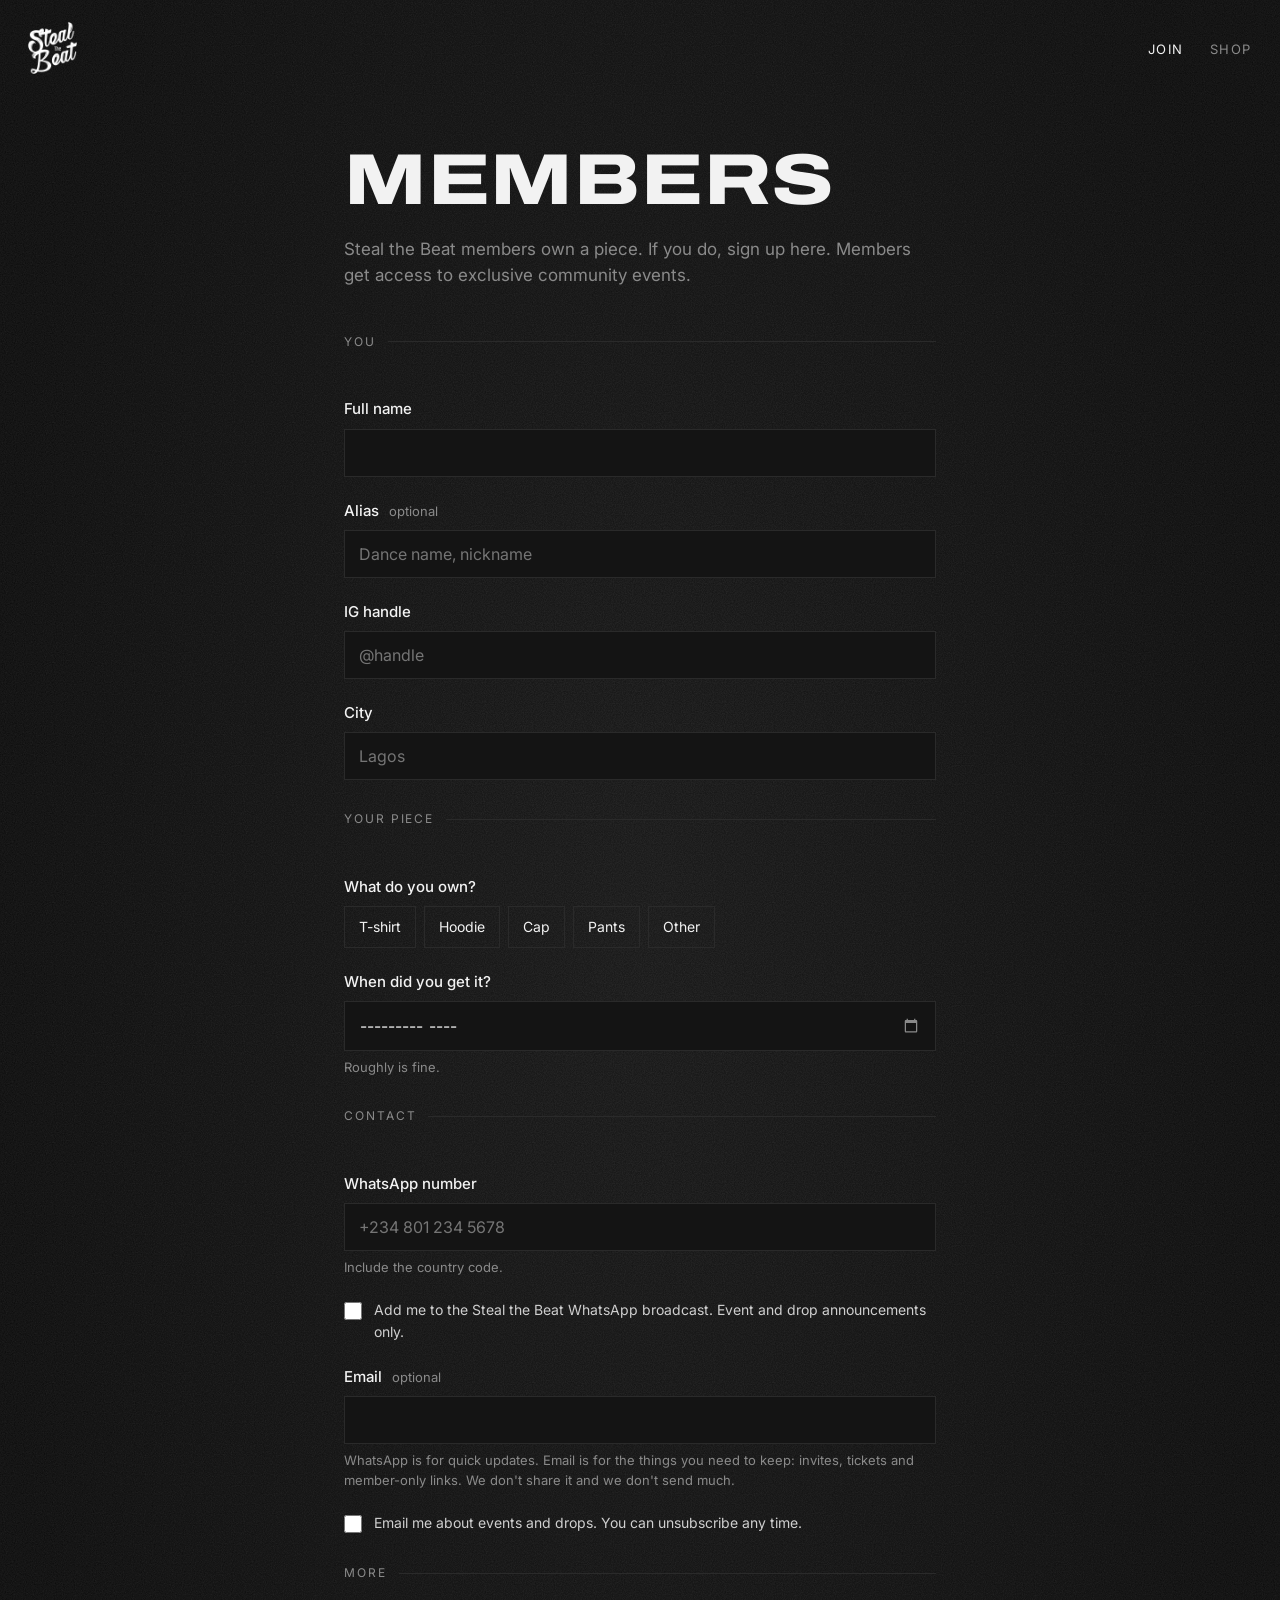
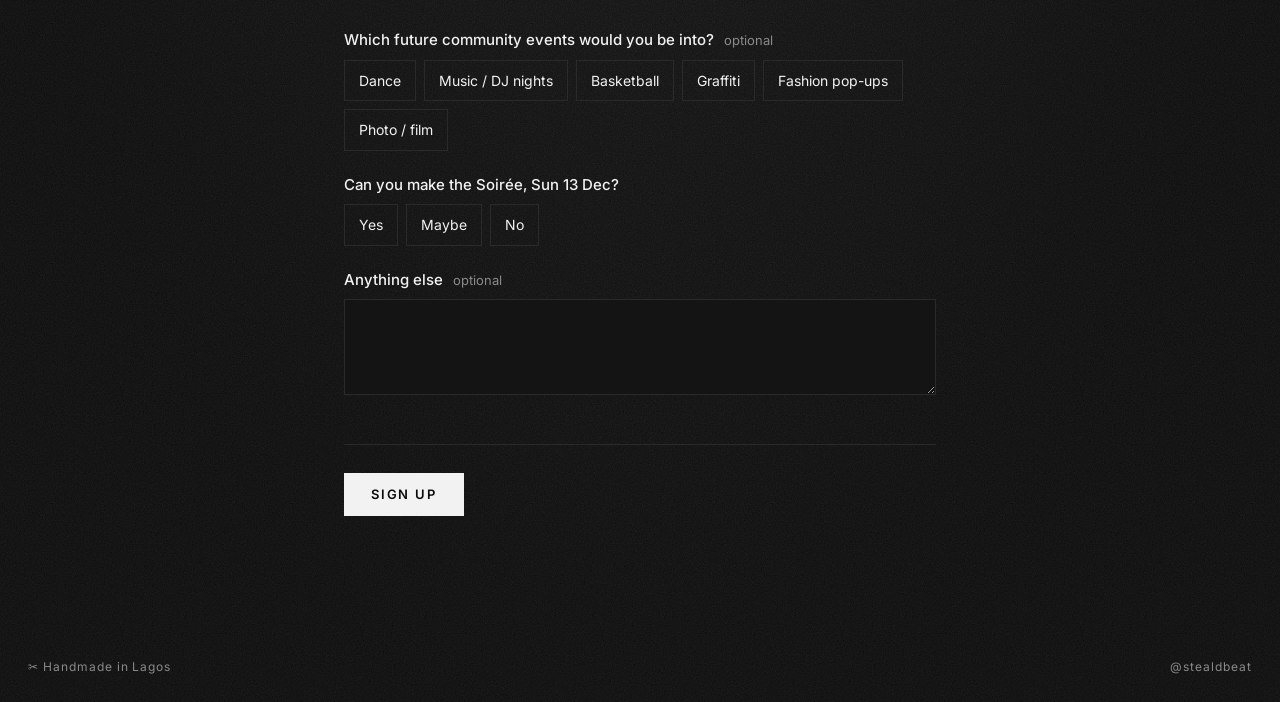
==== join.html @ c2188c1a "Cache-bust CSS and JS links Co-Authored-By: Claude Opus 5.5 <noreply@anthropic.com> Claude-Session: " ====
<!DOCTYPE html>
<html lang="en">
<head>
<meta charset="utf-8">
<meta name="viewport" content="width=device-width, initial-scale=1">
<title>Join | Steal the Beat</title>
<meta name="description" content="Steal the Beat member sign-up.">
<link rel="preconnect" href="https://fonts.googleapis.com">
<link rel="preconnect" href="https://fonts.gstatic.com" crossorigin>
<link href="https://fonts.googleapis.com/css2?family=Archivo:wdth,wght@125,800&family=Inter:wght@400;500;600&display=swap" rel="stylesheet">
<link rel="stylesheet" href="assets/style.css?v=2">
<link rel="icon" href="assets/favicon.png">
</head>
<body class="asphalt">

<header class="top">
  <a class="wordmark" href="./"><img src="assets/logo-mark.png" alt="Steal the Beat"></a>
  <nav>
    <a href="join.html" aria-current="page">Join</a>
    <a href="https://stealthebeat.africa">Shop</a>
  </nav>
</header>

<main>
<div class="wrap">

  <div id="intro">
    <h1>Members</h1>
    <p class="lede">Steal the Beat members own a piece. If you do, sign up here. Members get access to exclusive community events.</p>
  </div>

  <form id="join" novalidate>

    <fieldset>
      <legend>You</legend>

      <div class="field">
        <label for="name">Full name</label>
        <input id="name" name="name" type="text" autocomplete="name" required>
      </div>

      <div class="field">
        <label for="alias">Alias <span class="opt">optional</span></label>
        <input id="alias" name="alias" type="text" placeholder="Dance name, nickname">
      </div>

      <div class="field">
        <label for="instagram">IG handle</label>
        <input id="instagram" name="instagram" type="text" placeholder="@handle" autocapitalize="off" autocorrect="off" required>
      </div>

      <div class="field">
        <label for="city">City</label>
        <input id="city" name="city" type="text" placeholder="Lagos" autocomplete="address-level2" required>
      </div>
    </fieldset>

    <fieldset>
      <legend>Your piece</legend>

      <div class="field">
        <span class="label">What do you own?</span>
        <div class="chips" id="pieces">
          <label><input type="checkbox" name="pieces" value="T-shirt"><span>T-shirt</span></label>
          <label><input type="checkbox" name="pieces" value="Hoodie"><span>Hoodie</span></label>
          <label><input type="checkbox" name="pieces" value="Cap"><span>Cap</span></label>
          <label><input type="checkbox" name="pieces" value="Pants"><span>Pants</span></label>
          <label><input type="checkbox" name="pieces" value="Other" data-other="pieces_other"><span>Other</span></label>
        </div>
        <input class="other-input" id="pieces_other" name="pieces_other" type="text" placeholder="What is it?">
      </div>

      <div class="field">
        <label for="got_when">When did you get it?</label>
          <input id="got_when" name="got_when" type="month" required>
          <p class="hint">Roughly is fine.</p>
      </div>
    </fieldset>

    <fieldset>
      <legend>Contact</legend>

      <div class="field">
        <label for="whatsapp">WhatsApp number</label>
        <input id="whatsapp" name="whatsapp" type="tel" autocomplete="tel" placeholder="+234 801 234 5678" required>
        <p class="hint">Include the country code.</p>
      </div>

      <div class="field">
        <label class="check"><input type="checkbox" name="ok_whatsapp" value="yes" required>
          Add me to the Steal the Beat WhatsApp broadcast. Event and drop announcements only.</label>
      </div>

      <div class="field">
        <label for="email">Email <span class="opt">optional</span></label>
        <input id="email" name="email" type="email" autocomplete="email">
        <p class="hint">WhatsApp is for quick updates. Email is for the things you need to keep: invites, tickets and member-only links. We don't share it and we don't send much.</p>
      </div>

      <div class="field">
        <label class="check"><input type="checkbox" name="ok_email" value="yes">
          Email me about events and drops. You can unsubscribe any time.</label>
      </div>
    </fieldset>

    <fieldset>
      <legend>More</legend>

      <div class="field">
        <span class="label">Which future community events would you be into? <span class="opt">optional</span></span>
        <div class="chips">
          <label><input type="checkbox" name="into" value="Dance"><span>Dance</span></label>
          <label><input type="checkbox" name="into" value="Music / DJ nights"><span>Music / DJ nights</span></label>
          <label><input type="checkbox" name="into" value="Basketball"><span>Basketball</span></label>
          <label><input type="checkbox" name="into" value="Graffiti"><span>Graffiti</span></label>
          <label><input type="checkbox" name="into" value="Fashion pop-ups"><span>Fashion pop-ups</span></label>
          <label><input type="checkbox" name="into" value="Photo / film"><span>Photo / film</span></label>
        </div>
      </div>

      <div class="field">
        <span class="label">Can you make the Soirée, Sun 13 Dec?</span>
        <div class="chips">
          <label><input type="radio" name="soiree" value="Yes" required><span>Yes</span></label>
          <label><input type="radio" name="soiree" value="Maybe"><span>Maybe</span></label>
          <label><input type="radio" name="soiree" value="No"><span>No</span></label>
        </div>
      </div>

      <div class="field">
        <label for="notes">Anything else <span class="opt">optional</span></label>
        <textarea id="notes" name="notes"></textarea>
      </div>
    </fieldset>

    <!-- spam trap: real people never see or fill this -->
    <div class="hp" aria-hidden="true">
      <label for="website">Website</label>
      <input id="website" name="website" type="text" tabindex="-1" autocomplete="off">
    </div>

    <div class="submit-row">
      <button class="btn" type="submit" id="submit">Sign up</button>
      <p class="form-msg" id="msg" role="status" aria-live="polite"></p>
    </div>
  </form>

  <div class="done" id="done">
    <h1>You're in.</h1>
    <p class="lede">We'll be in touch on WhatsApp.</p>
  </div>

</div>
</main>

<footer>
  <span>✂️ Handmade in Lagos</span>
  <a href="https://instagram.com/stealdbeat">@stealdbeat</a>
</footer>

<script src="assets/form.js?v=2"></script>
</body>
</html>
---- assets/style.css ----
/* Steal the Beat — v1 */
:root {
  --bg: #0b0b0b;
  --fg: #f2f2f2;
  --mute: #8a8a8a;
  --line: #2a2a2a;
  --field: #141414;
  --error: #ff5a4e;
  --wrap: 640px;
}

* { box-sizing: border-box; margin: 0; padding: 0; }

html { -webkit-text-size-adjust: 100%; }

body {
  background: var(--bg);
  color: var(--fg);
  font-family: "Inter", system-ui, sans-serif;
  font-size: 16px;
  line-height: 1.55;
  min-height: 100vh;
  display: flex;
  flex-direction: column;
}

/* Asphalt: fine grain over black. Remove the class "asphalt" from <body> for plain black. */
body.asphalt {
  background-color: #0d0d0d;
  background-image:
    url("data:image/svg+xml,%3Csvg xmlns='http://www.w3.org/2000/svg' width='240' height='240'%3E%3Cfilter id='n'%3E%3CfeTurbulence type='fractalNoise' baseFrequency='0.9' numOctaves='3' stitchTiles='stitch'/%3E%3CfeColorMatrix values='0 0 0 0 1  0 0 0 0 1  0 0 0 0 1  0 0 0 0.09 0'/%3E%3C/filter%3E%3Crect width='100%25' height='100%25' filter='url(%23n)'/%3E%3C/svg%3E"),
    radial-gradient(ellipse at 50% 40%, rgba(255,255,255,0.035), rgba(0,0,0,0.25) 75%);
}

a { color: inherit; }

/* Header */
.top {
  display: flex;
  justify-content: space-between;
  align-items: center;
  padding: 22px 28px;
}
.wordmark {
  font-family: "Archivo", sans-serif;
  font-weight: 800;
  font-stretch: 125%;
  letter-spacing: 0.04em;
  text-transform: uppercase;
  text-decoration: none;
  font-size: 15px;
}
.wordmark img { height: 52px; display: block; }
.home-logo { width: min(320px, 70vw); height: auto; margin-bottom: 36px; }
.sr { position: absolute; width: 1px; height: 1px; overflow: hidden; clip: rect(0 0 0 0); }
nav a {
  margin-left: 22px;
  font-size: 13px;
  letter-spacing: 0.12em;
  text-transform: uppercase;
  text-decoration: none;
  color: var(--mute);
}
nav a:hover, nav a[aria-current="page"] { color: var(--fg); }

main { flex: 1; }

.wrap { max-width: var(--wrap); margin: 0 auto; padding: 48px 24px 80px; }

h1 {
  font-family: "Archivo", sans-serif;
  font-weight: 800;
  font-stretch: 125%;
  text-transform: uppercase;
  letter-spacing: 0.01em;
  line-height: 1;
  font-size: clamp(40px, 9vw, 72px);
  margin-bottom: 20px;
}
.lede { color: var(--mute); font-size: 17px; max-width: 34em; }

/* Home */
.home {
  min-height: calc(100vh - 160px);
  display: flex;
  flex-direction: column;
  justify-content: center;
  align-items: center;
  text-align: center;
  padding: 24px;
}
.home h1 { font-size: clamp(48px, 13vw, 140px); margin-bottom: 28px; }
.home .links { display: flex; gap: 14px; flex-wrap: wrap; justify-content: center; }

/* Buttons */
.btn {
  display: inline-block;
  background: var(--fg);
  color: var(--bg);
  border: 1px solid var(--fg);
  padding: 14px 26px;
  font: 600 13px/1 "Inter", sans-serif;
  letter-spacing: 0.14em;
  text-transform: uppercase;
  text-decoration: none;
  cursor: pointer;
}
.btn.ghost { background: transparent; color: var(--fg); }
.btn:hover { opacity: 0.85; }
.btn[disabled] { opacity: 0.4; cursor: wait; }

/* Form */
form { margin-top: 44px; }
fieldset { border: 0; border-top: 1px solid var(--line); padding: 28px 0 8px; }
legend {
  font-size: 12px;
  letter-spacing: 0.16em;
  text-transform: uppercase;
  color: var(--mute);
  padding-right: 12px;
}
.field { margin: 18px 0 22px; }
label, .label { display: block; font-size: 15px; font-weight: 500; margin-bottom: 8px; }
.opt { color: var(--mute); font-weight: 400; font-size: 13px; margin-left: 6px; }
.hint { color: var(--mute); font-size: 13px; margin-top: 6px; }

input[type="text"], input[type="email"], input[type="tel"], input[type="month"],
select, textarea {
  width: 100%;
  background: var(--field);
  color: var(--fg);
  border: 1px solid var(--line);
  border-radius: 0;
  padding: 13px 14px;
  font: 16px "Inter", sans-serif;
  appearance: none;
  -webkit-appearance: none;
}
select {
  background-image: linear-gradient(45deg, transparent 50%, var(--mute) 50%), linear-gradient(135deg, var(--mute) 50%, transparent 50%);
  background-position: calc(100% - 20px) 55%, calc(100% - 15px) 55%;
  background-size: 5px 5px;
  background-repeat: no-repeat;
}
input[type="month"]::-webkit-calendar-picker-indicator { filter: invert(1); opacity: 0.5; }
textarea { min-height: 96px; resize: vertical; }
input:focus, select:focus, textarea:focus { outline: none; border-color: var(--fg); }

.row { display: grid; grid-template-columns: 1fr 1fr; gap: 14px; }
@media (max-width: 520px) { .row { grid-template-columns: 1fr; } }

/* Chips (checkbox / radio groups) */
.chips { display: flex; flex-wrap: wrap; gap: 8px; }
.chips label { margin: 0; font-weight: 400; }
.chips input { position: absolute; opacity: 0; pointer-events: none; }
.chips span {
  display: inline-block;
  border: 1px solid var(--line);
  padding: 9px 14px;
  font-size: 14px;
  cursor: pointer;
  user-select: none;
}
.chips input:checked + span { background: var(--fg); color: var(--bg); border-color: var(--fg); }
.chips input:focus-visible + span { outline: 1px solid var(--fg); outline-offset: 2px; }

/* Consent boxes */
.check { display: flex; gap: 12px; align-items: flex-start; font-weight: 400; font-size: 14px; color: #cfcfcf; }
.check input { margin-top: 3px; width: 18px; height: 18px; accent-color: #f2f2f2; flex: none; }

.hp { position: absolute; left: -9999px; height: 0; overflow: hidden; }

.other-input { margin-top: 10px; display: none; }
.other-input.show { display: block; }

.submit-row { border-top: 1px solid var(--line); padding-top: 28px; margin-top: 12px; }
.form-msg { margin-top: 16px; font-size: 14px; min-height: 1.4em; }
.form-msg.error { color: var(--error); }

.done { display: none; }
.done.show { display: block; }

/* Shop */
.shop-embed { margin-top: 40px; min-height: 200px; }

/* Footer */
footer {
  padding: 26px 28px;
  font-size: 12px;
  color: var(--mute);
  letter-spacing: 0.08em;
  display: flex;
  justify-content: space-between;
  flex-wrap: wrap;
  gap: 10px;
}
footer a { text-decoration: none; }
footer a:hover { color: var(--fg); }
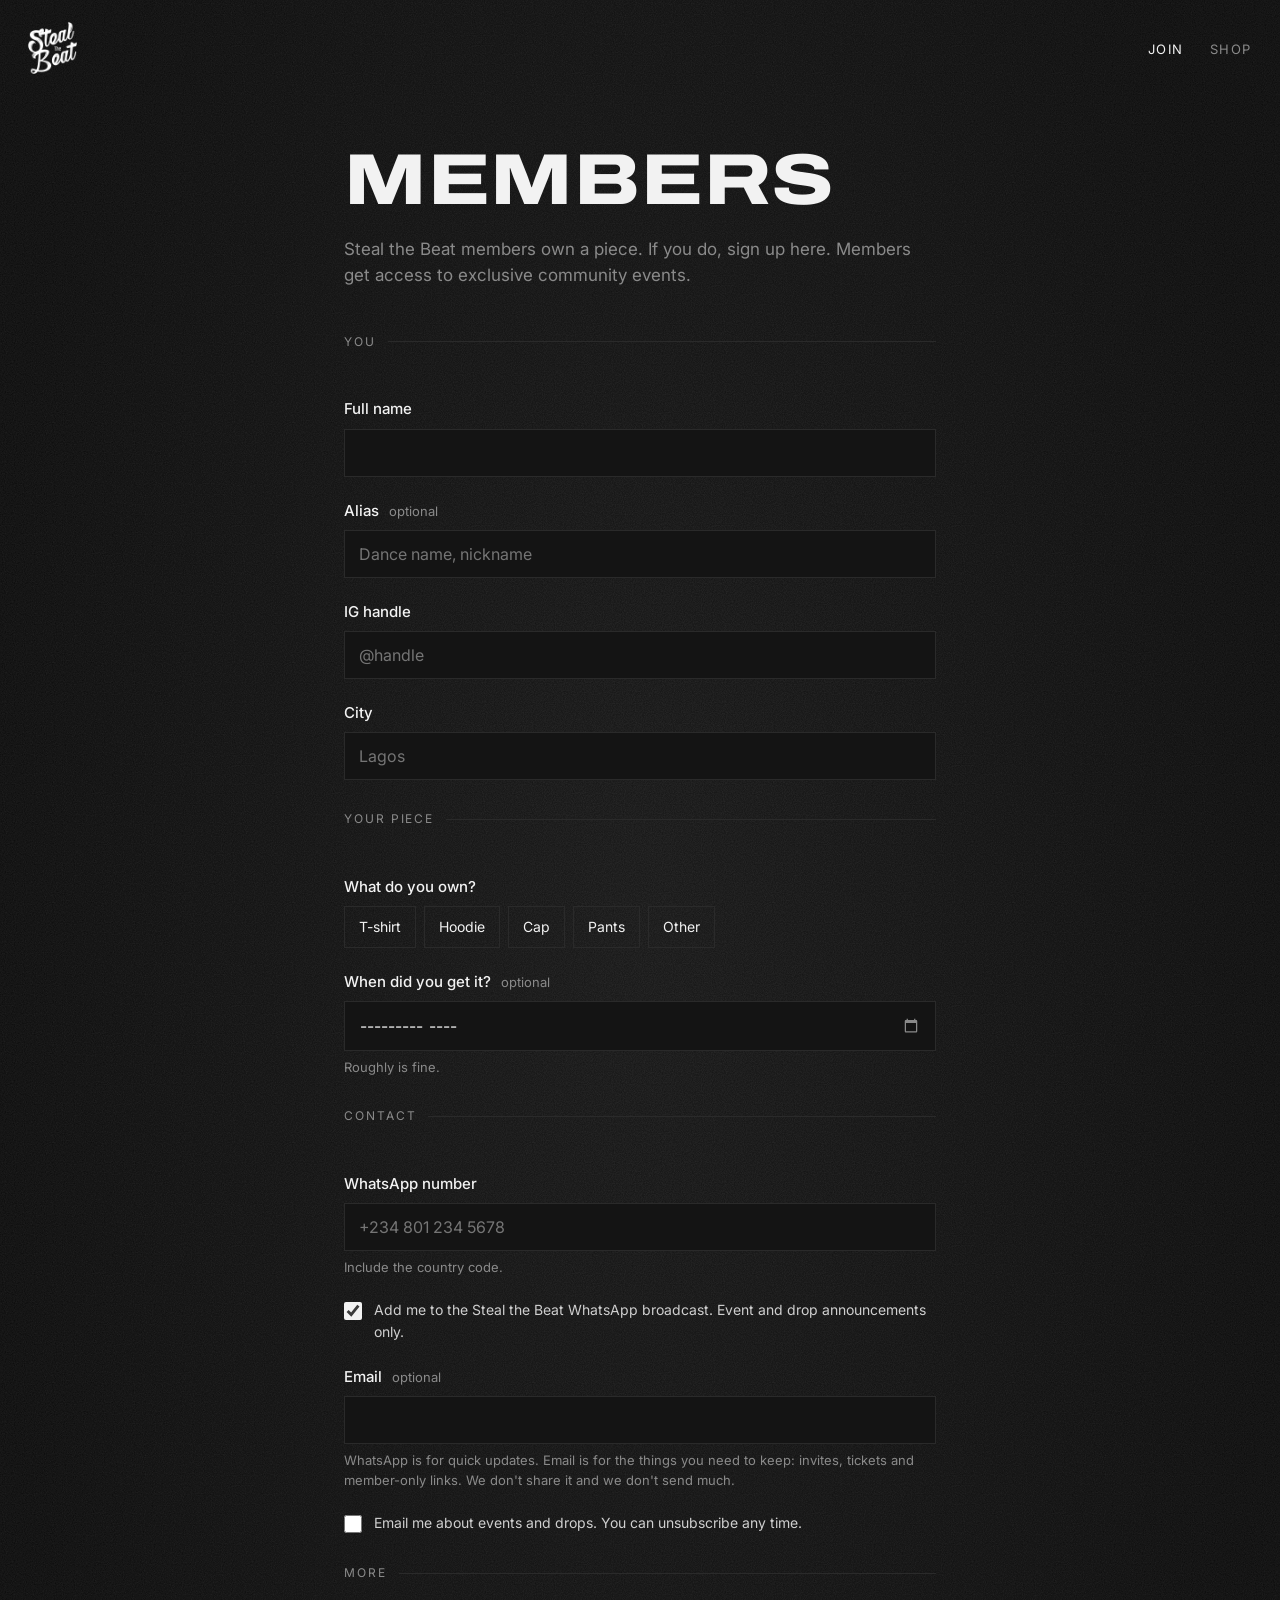
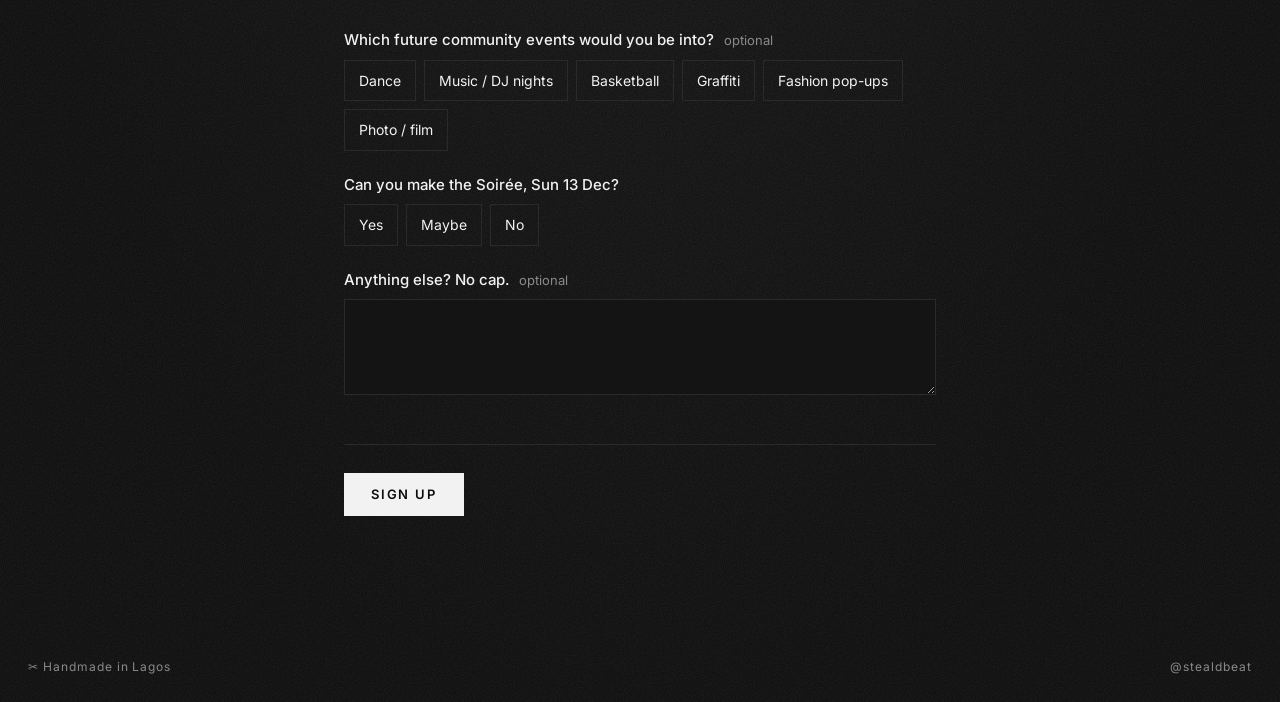
==== commit 41ce3ffe: "Form: date optional, WhatsApp broadcast ticked by default, 'Anything else? No cap.' Co-Authored-By: " ====
--- a/join.html
+++ b/join.html
@@ -71,8 +71,8 @@
       </div>
 
       <div class="field">
-        <label for="got_when">When did you get it?</label>
-          <input id="got_when" name="got_when" type="month" required>
+        <label for="got_when">When did you get it? <span class="opt">optional</span></label>
+          <input id="got_when" name="got_when" type="month">
           <p class="hint">Roughly is fine.</p>
       </div>
     </fieldset>
@@ -87,7 +87,7 @@
       </div>
 
       <div class="field">
-        <label class="check"><input type="checkbox" name="ok_whatsapp" value="yes" required>
+        <label class="check"><input type="checkbox" name="ok_whatsapp" value="yes" checked required>
           Add me to the Steal the Beat WhatsApp broadcast. Event and drop announcements only.</label>
       </div>
 
@@ -128,7 +128,7 @@
       </div>
 
       <div class="field">
-        <label for="notes">Anything else <span class="opt">optional</span></label>
+        <label for="notes">Anything else? No cap. <span class="opt">optional</span></label>
         <textarea id="notes" name="notes"></textarea>
       </div>
     </fieldset>
@@ -158,6 +158,6 @@
   <a href="https://instagram.com/stealdbeat">@stealdbeat</a>
 </footer>
 
-<script src="assets/form.js?v=2"></script>
+<script src="assets/form.js?v=3"></script>
 </body>
 </html>
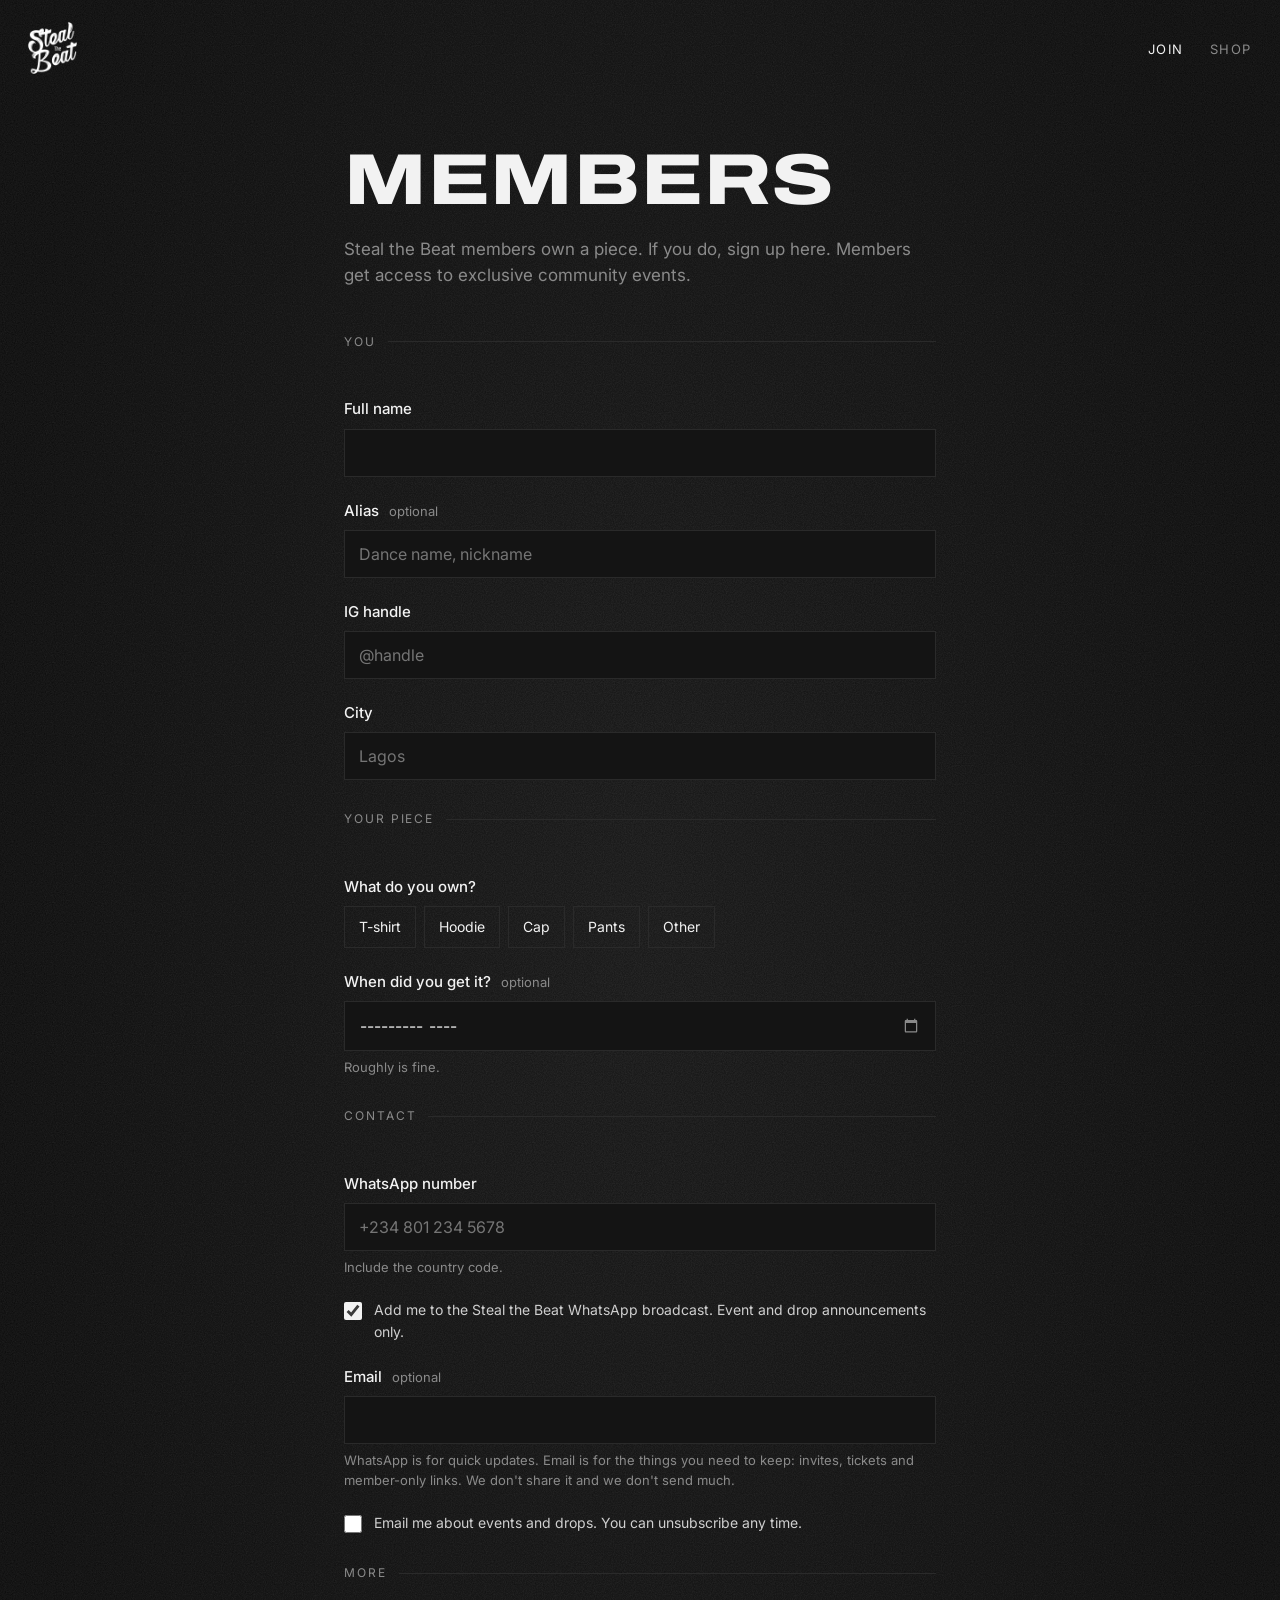
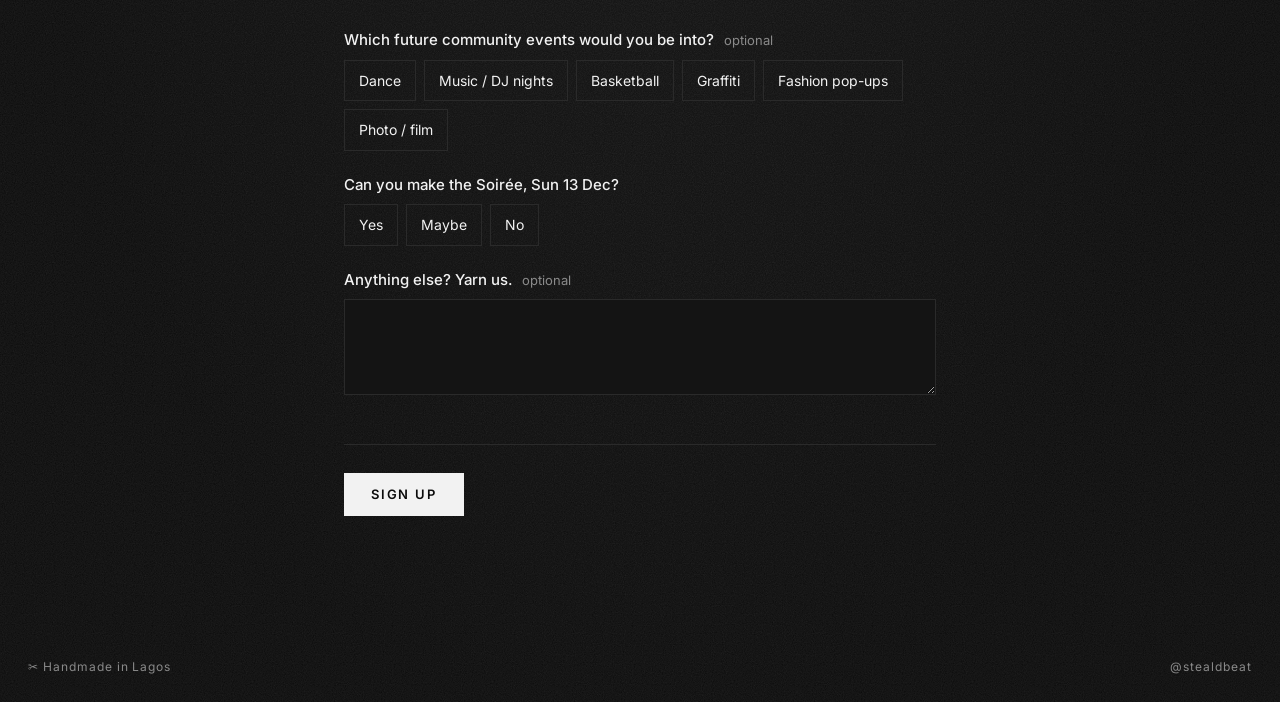
==== commit 626c8467: "Notes label in Pidgin: Anything else? Yarn us. Co-Authored-By: Claude Opus 5.5 <noreply@anthropic.co" ====
--- a/join.html
+++ b/join.html
@@ -128,7 +128,7 @@
       </div>
 
       <div class="field">
-        <label for="notes">Anything else? No cap. <span class="opt">optional</span></label>
+        <label for="notes">Anything else? Yarn us. <span class="opt">optional</span></label>
         <textarea id="notes" name="notes"></textarea>
       </div>
     </fieldset>
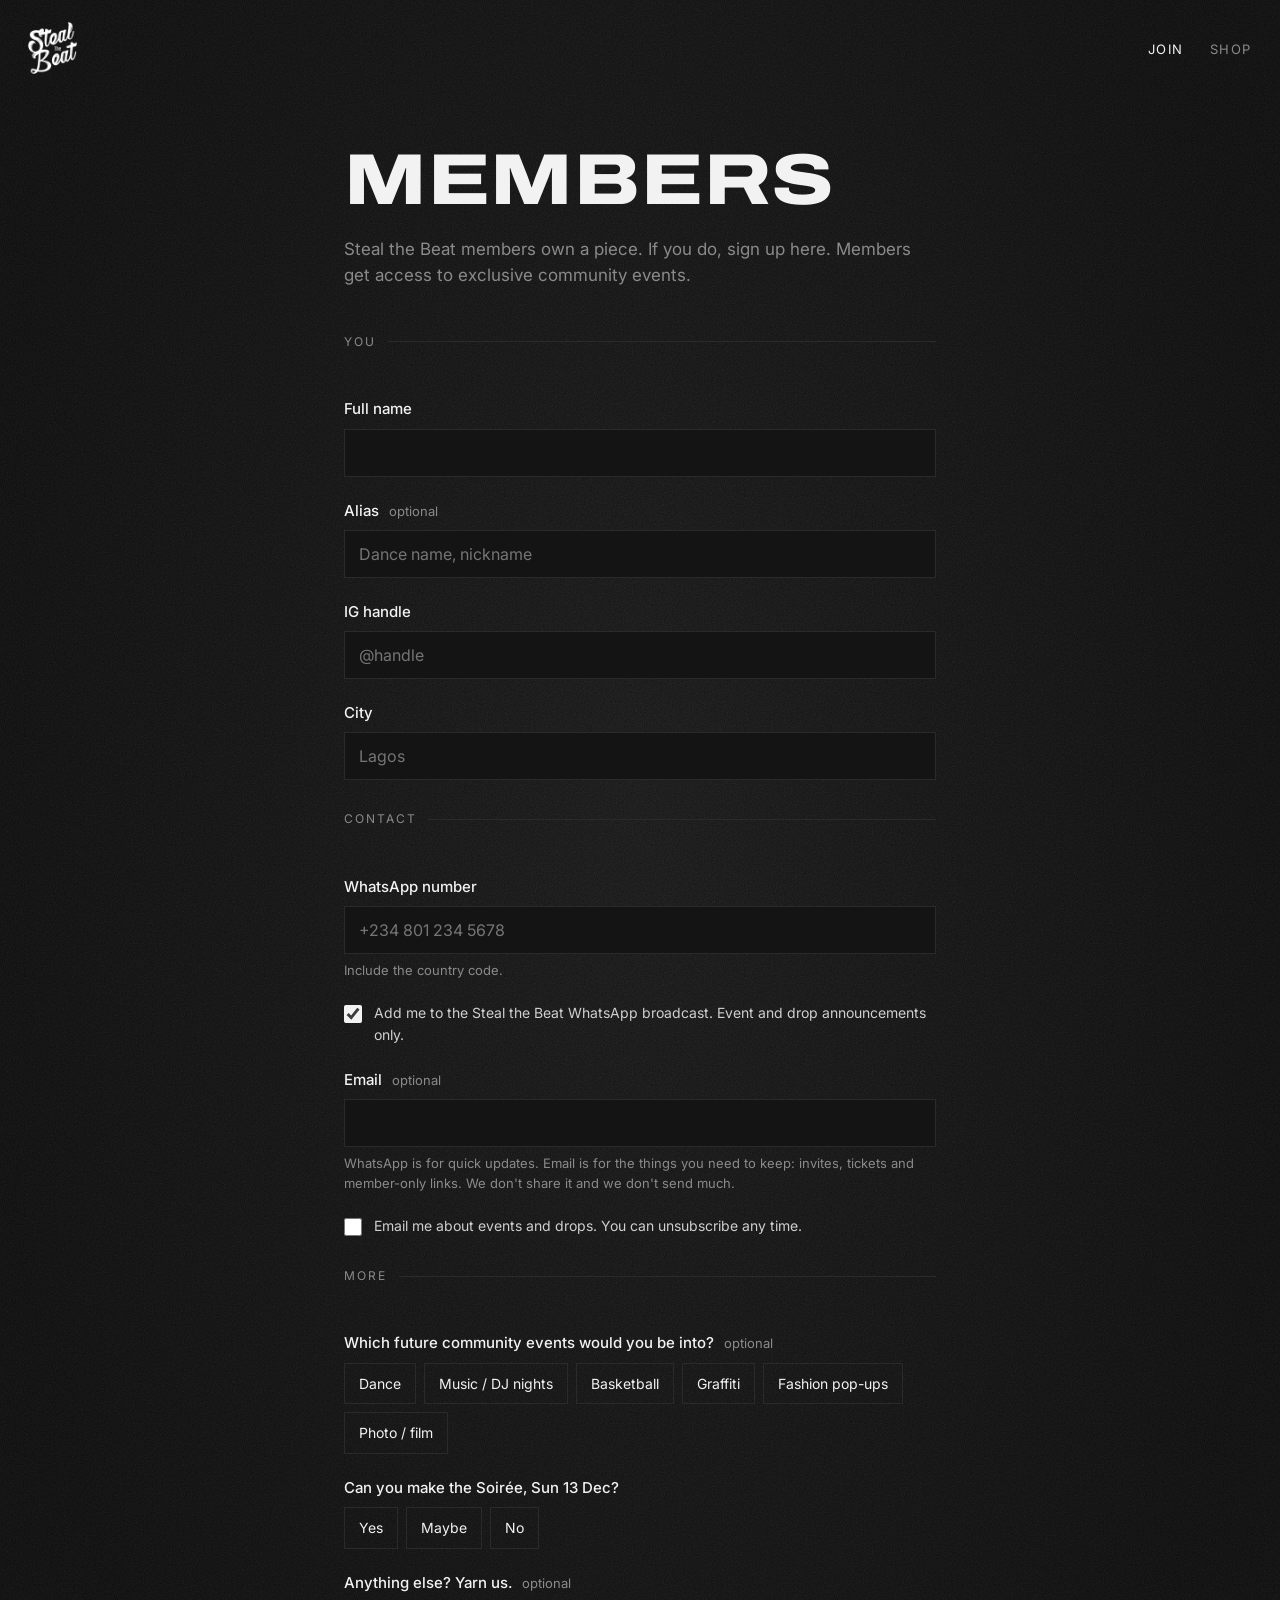
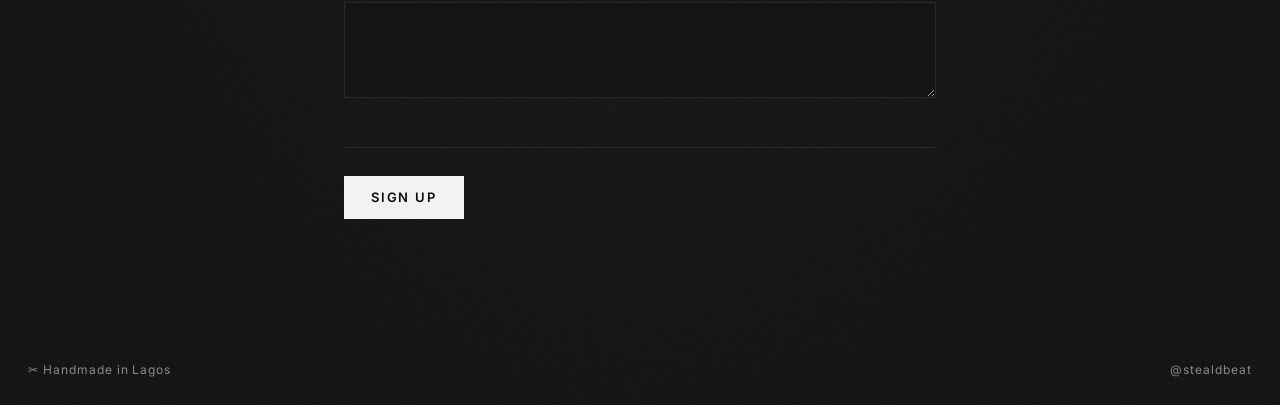
==== commit 509ec5c1: "Remove 'Your piece' questions from sign-up form Co-Authored-By: Claude Opus 5.5 <noreply@anthropic.c" ====
--- a/join.html
+++ b/join.html
@@ -52,28 +52,6 @@
       <div class="field">
         <label for="city">City</label>
         <input id="city" name="city" type="text" placeholder="Lagos" autocomplete="address-level2" required>
-      </div>
-    </fieldset>
-
-    <fieldset>
-      <legend>Your piece</legend>
-
-      <div class="field">
-        <span class="label">What do you own?</span>
-        <div class="chips" id="pieces">
-          <label><input type="checkbox" name="pieces" value="T-shirt"><span>T-shirt</span></label>
-          <label><input type="checkbox" name="pieces" value="Hoodie"><span>Hoodie</span></label>
-          <label><input type="checkbox" name="pieces" value="Cap"><span>Cap</span></label>
-          <label><input type="checkbox" name="pieces" value="Pants"><span>Pants</span></label>
-          <label><input type="checkbox" name="pieces" value="Other" data-other="pieces_other"><span>Other</span></label>
-        </div>
-        <input class="other-input" id="pieces_other" name="pieces_other" type="text" placeholder="What is it?">
-      </div>
-
-      <div class="field">
-        <label for="got_when">When did you get it? <span class="opt">optional</span></label>
-          <input id="got_when" name="got_when" type="month">
-          <p class="hint">Roughly is fine.</p>
       </div>
     </fieldset>
 
@@ -158,6 +136,6 @@
   <a href="https://instagram.com/stealdbeat">@stealdbeat</a>
 </footer>
 
-<script src="assets/form.js?v=3"></script>
+<script src="assets/form.js?v=4"></script>
 </body>
 </html>
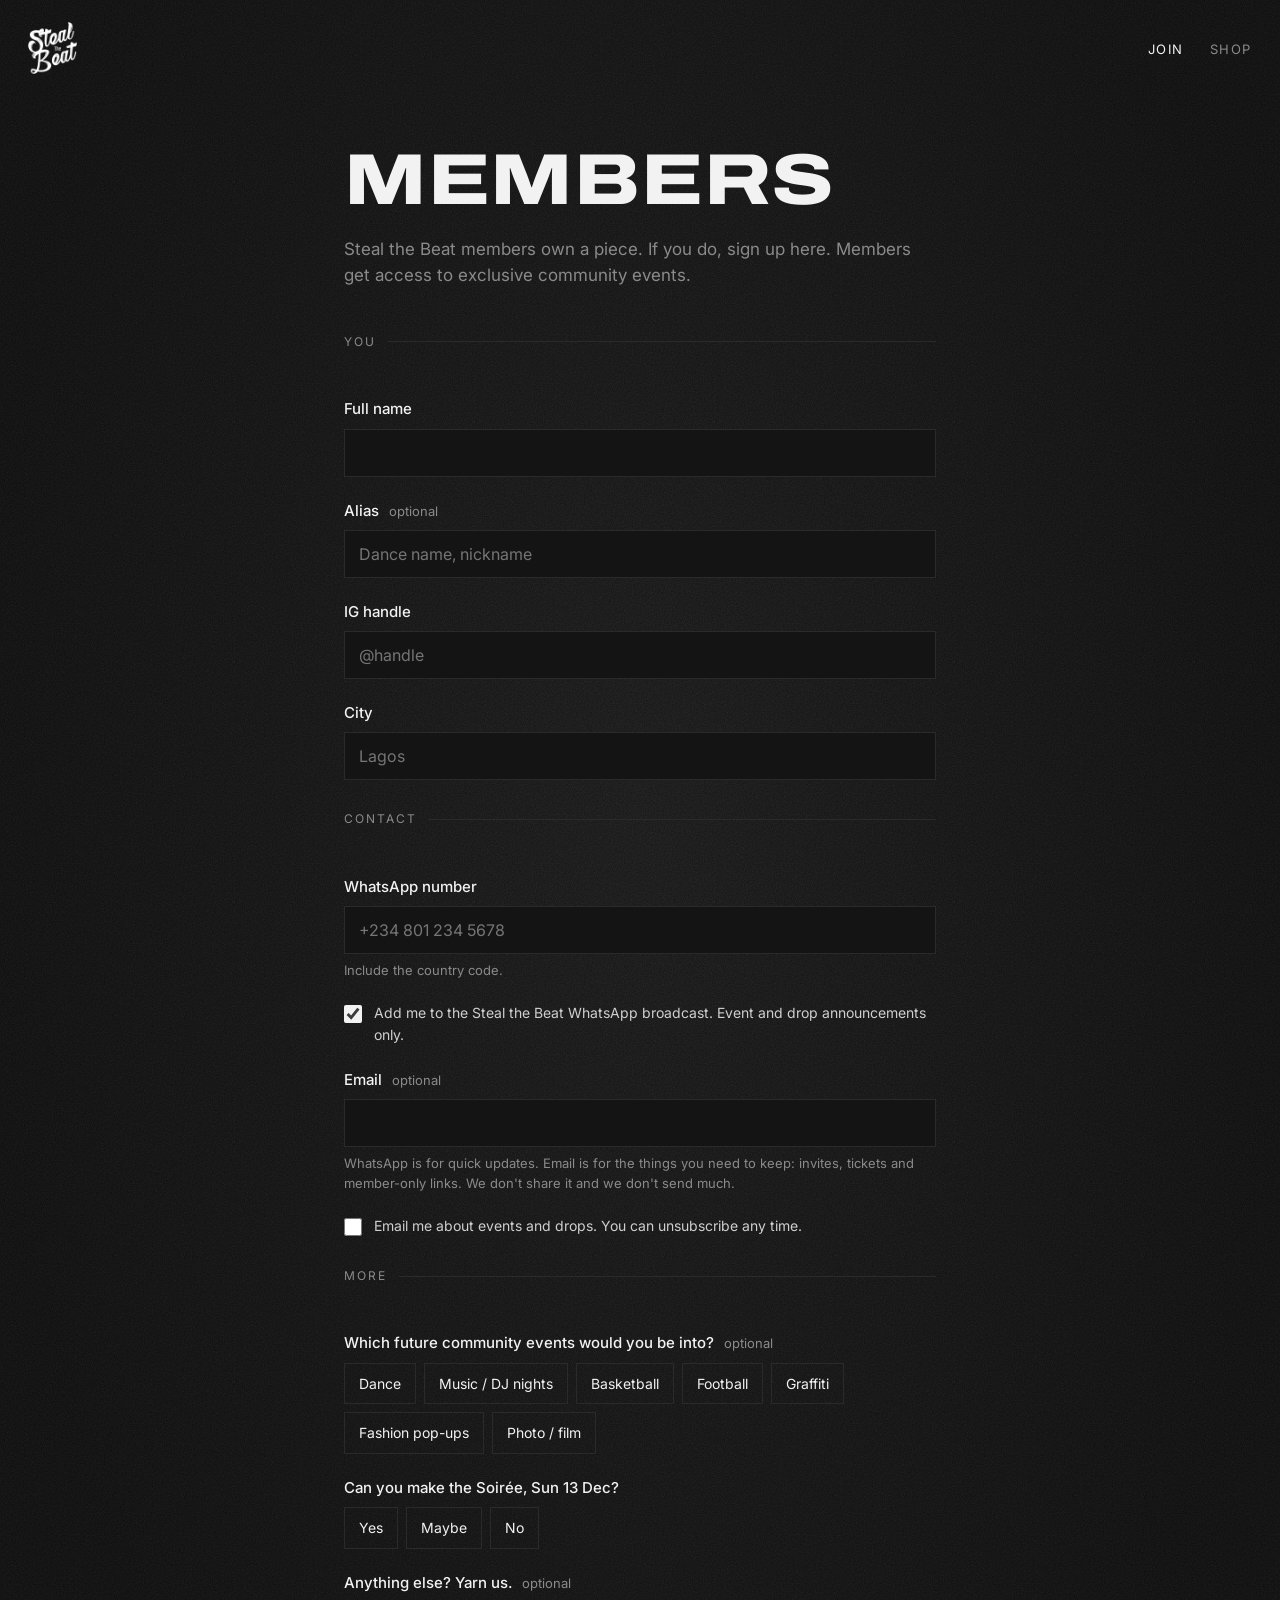
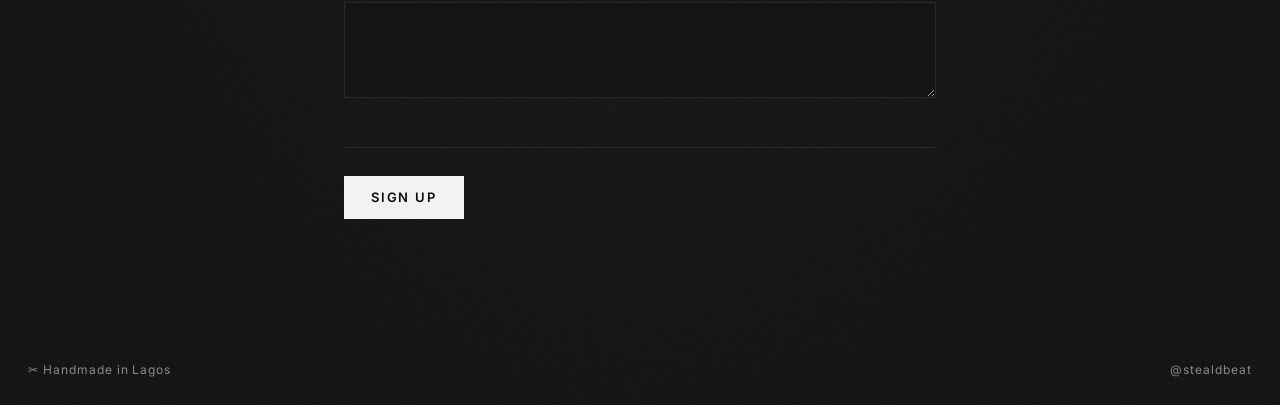
==== commit 4e8f80a5: "Add Football to community events Co-Authored-By: Claude Opus 5.5 <noreply@anthropic.com> Claude-Sess" ====
--- a/join.html
+++ b/join.html
@@ -90,6 +90,7 @@
           <label><input type="checkbox" name="into" value="Dance"><span>Dance</span></label>
           <label><input type="checkbox" name="into" value="Music / DJ nights"><span>Music / DJ nights</span></label>
           <label><input type="checkbox" name="into" value="Basketball"><span>Basketball</span></label>
+          <label><input type="checkbox" name="into" value="Football"><span>Football</span></label>
           <label><input type="checkbox" name="into" value="Graffiti"><span>Graffiti</span></label>
           <label><input type="checkbox" name="into" value="Fashion pop-ups"><span>Fashion pop-ups</span></label>
           <label><input type="checkbox" name="into" value="Photo / film"><span>Photo / film</span></label>
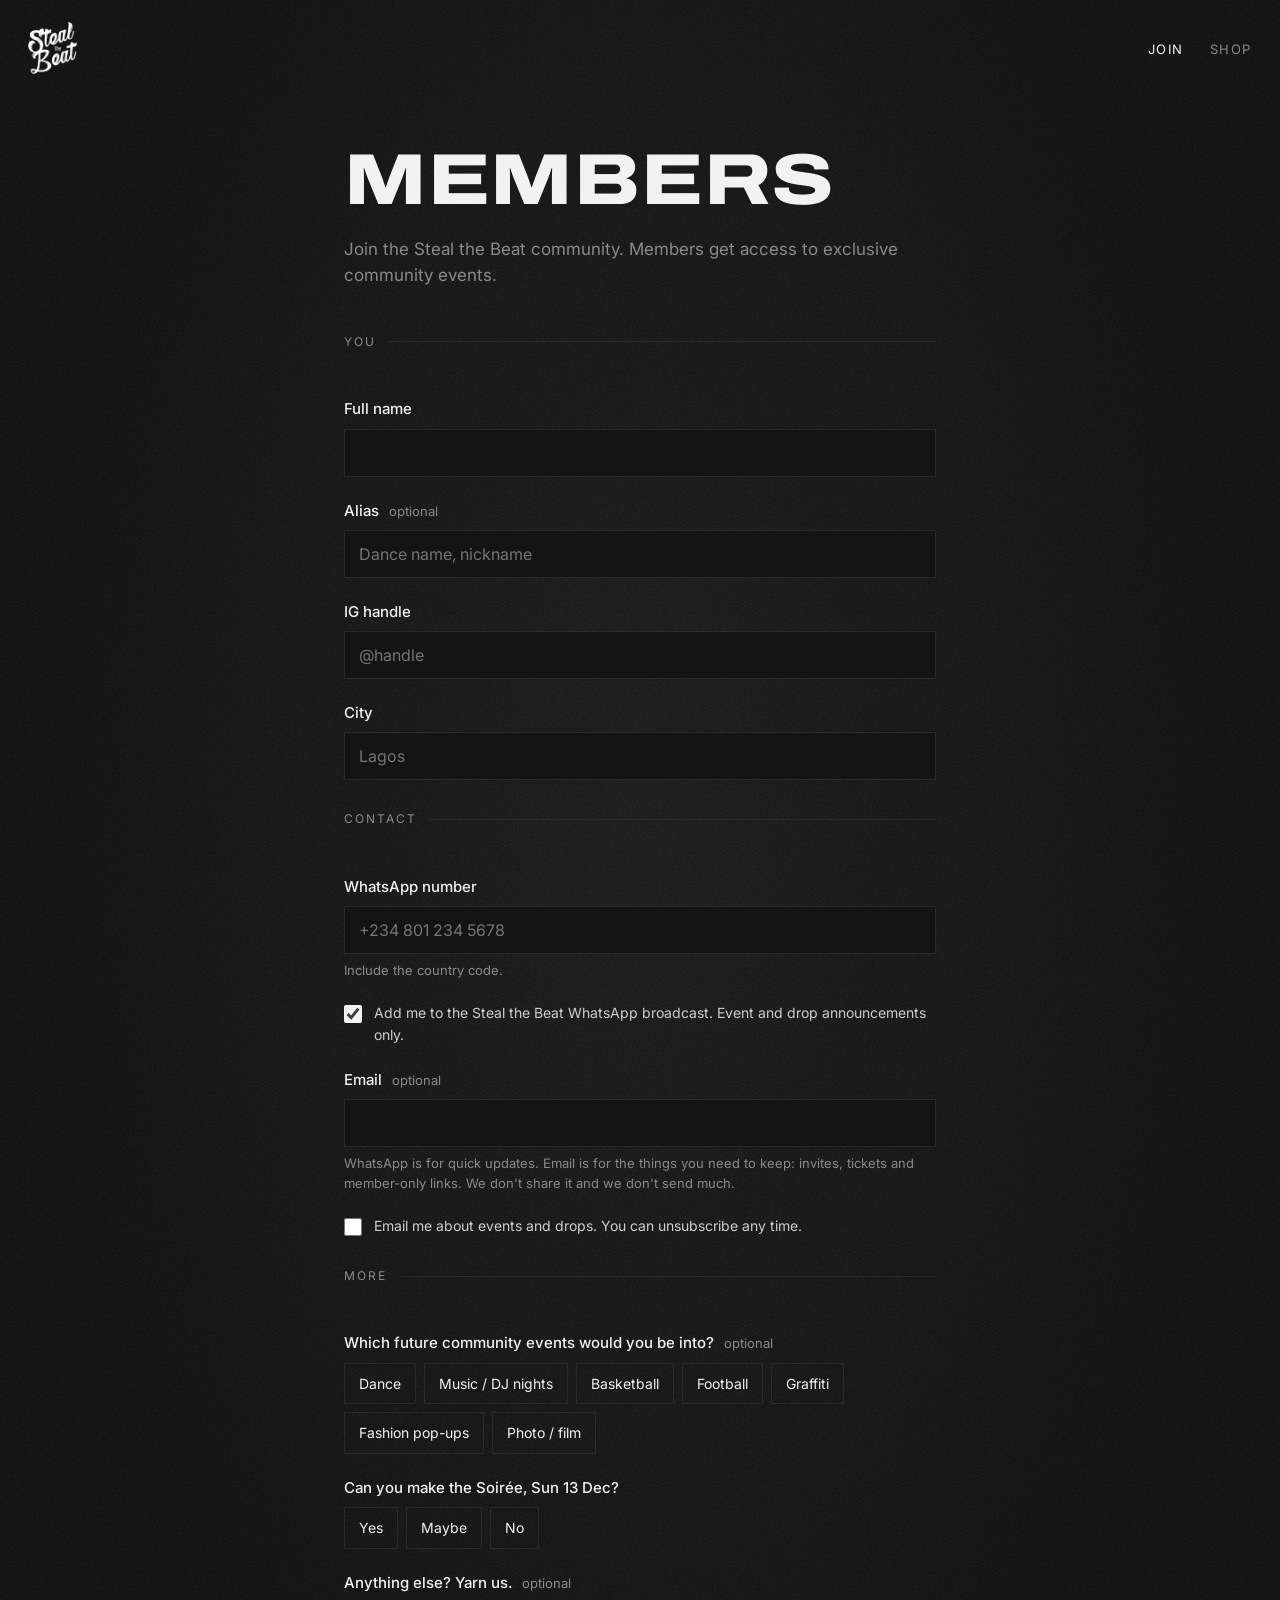
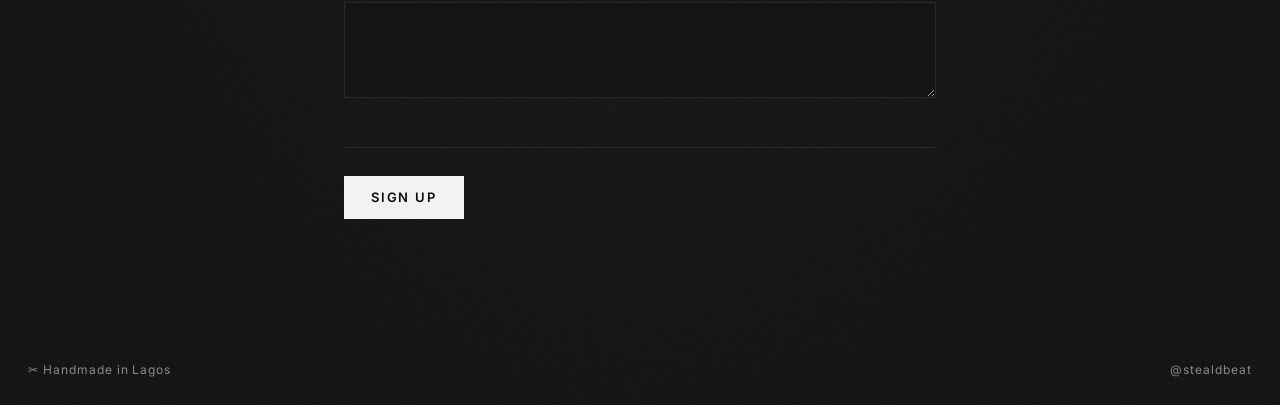
==== commit 4c7b5350: "Intro: membership open to anyone interested in the brand Co-Authored-By: Claude Opus 5.5 <noreply@an" ====
--- a/join.html
+++ b/join.html
@@ -26,7 +26,7 @@
 
   <div id="intro">
     <h1>Members</h1>
-    <p class="lede">Steal the Beat members own a piece. If you do, sign up here. Members get access to exclusive community events.</p>
+    <p class="lede">Join the Steal the Beat community. Members get access to exclusive community events.</p>
   </div>
 
   <form id="join" novalidate>
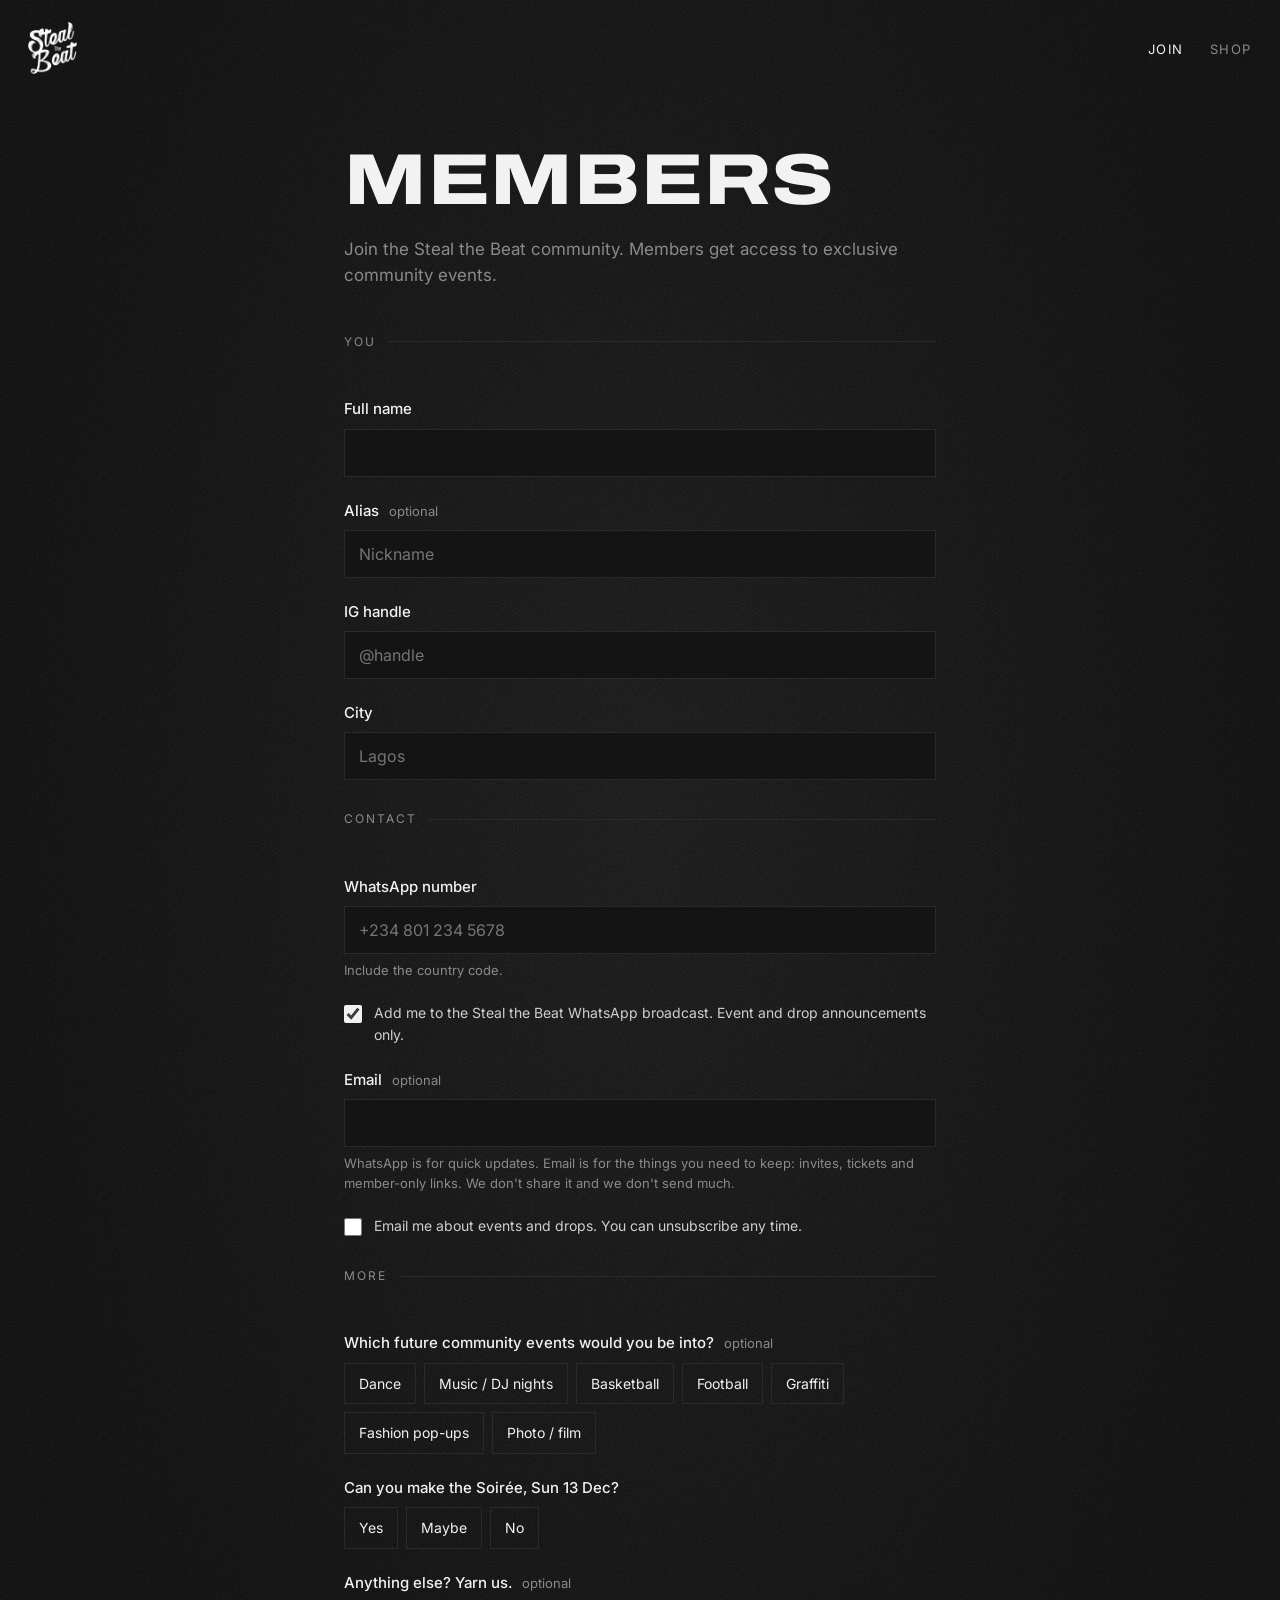
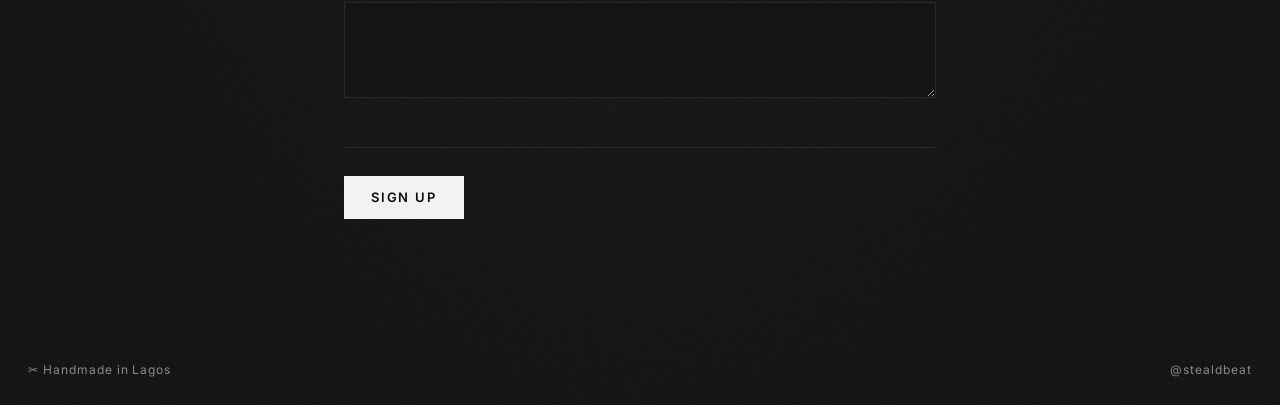
==== commit 89f48dea: "Alias placeholder: Nickname Co-Authored-By: Claude Opus 5.5 <noreply@anthropic.com> Claude-Session: " ====
--- a/join.html
+++ b/join.html
@@ -41,7 +41,7 @@
 
       <div class="field">
         <label for="alias">Alias <span class="opt">optional</span></label>
-        <input id="alias" name="alias" type="text" placeholder="Dance name, nickname">
+        <input id="alias" name="alias" type="text" placeholder="Nickname">
       </div>
 
       <div class="field">
